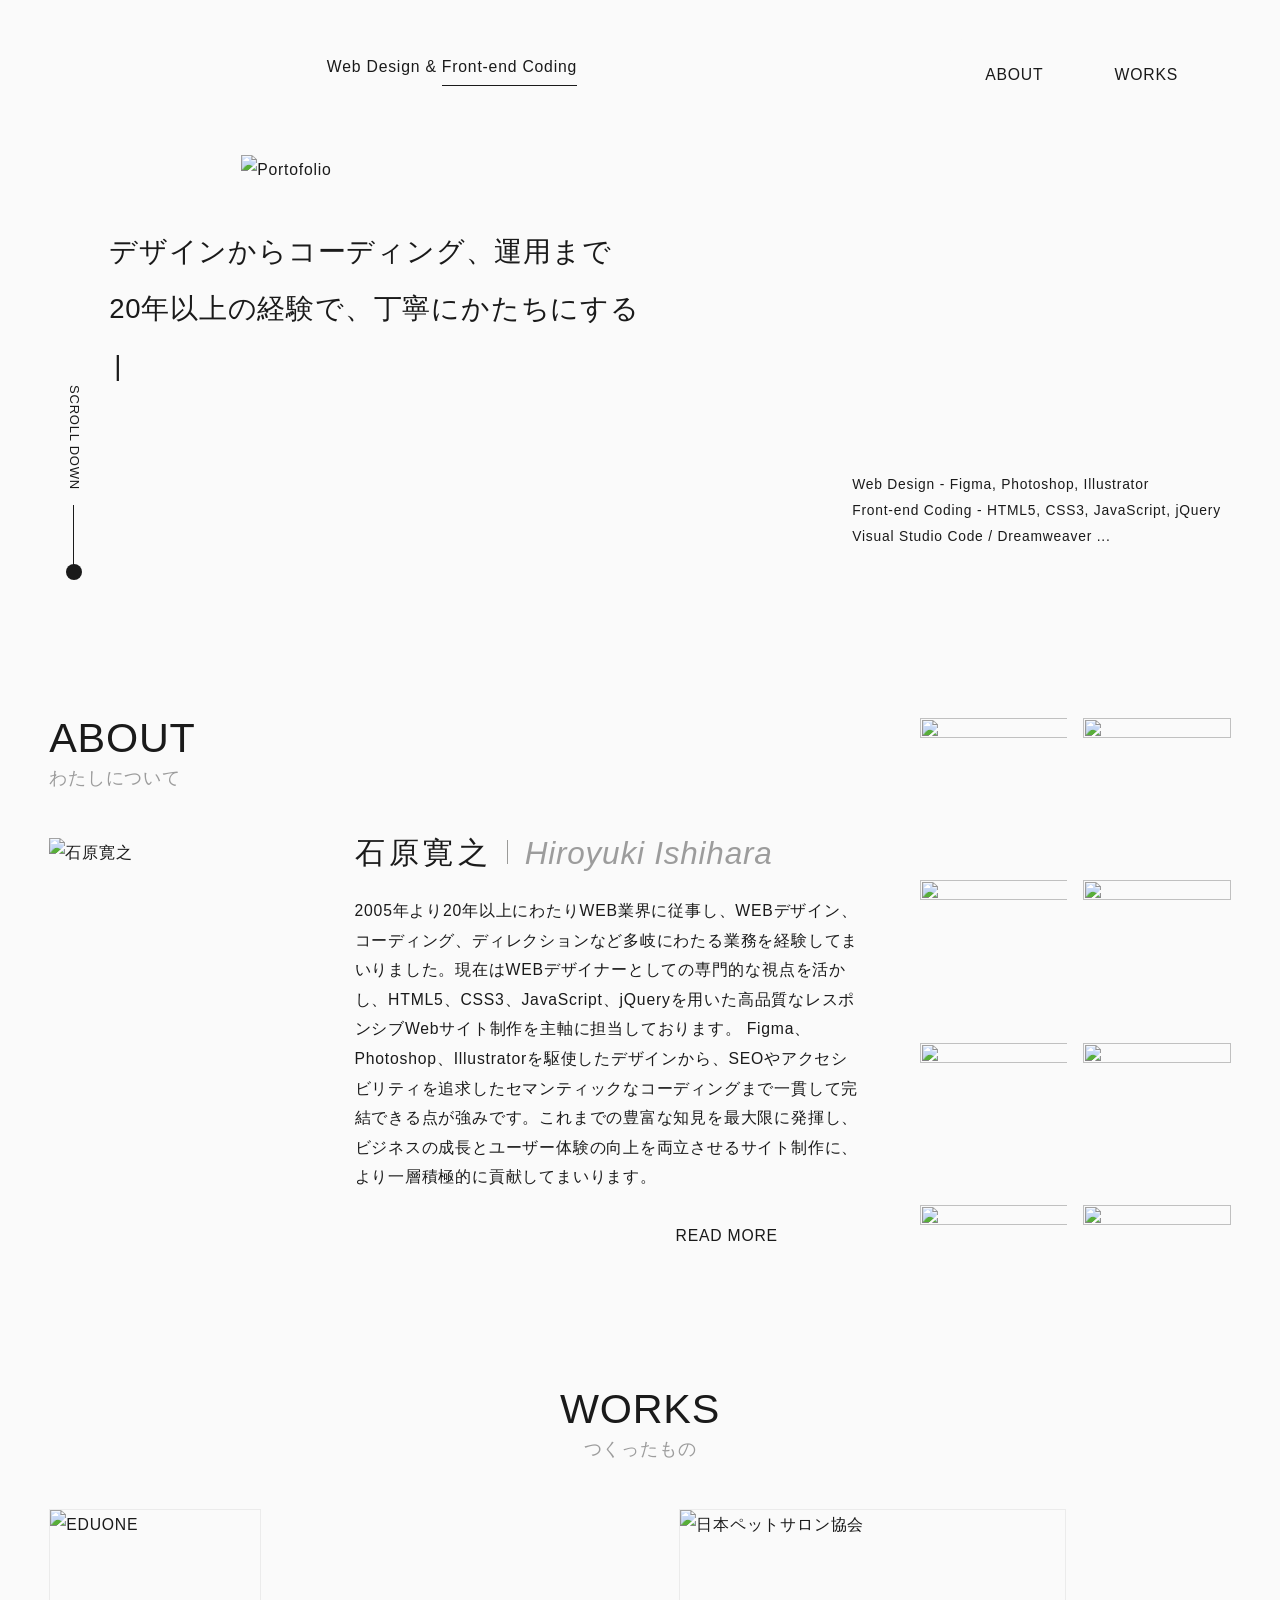
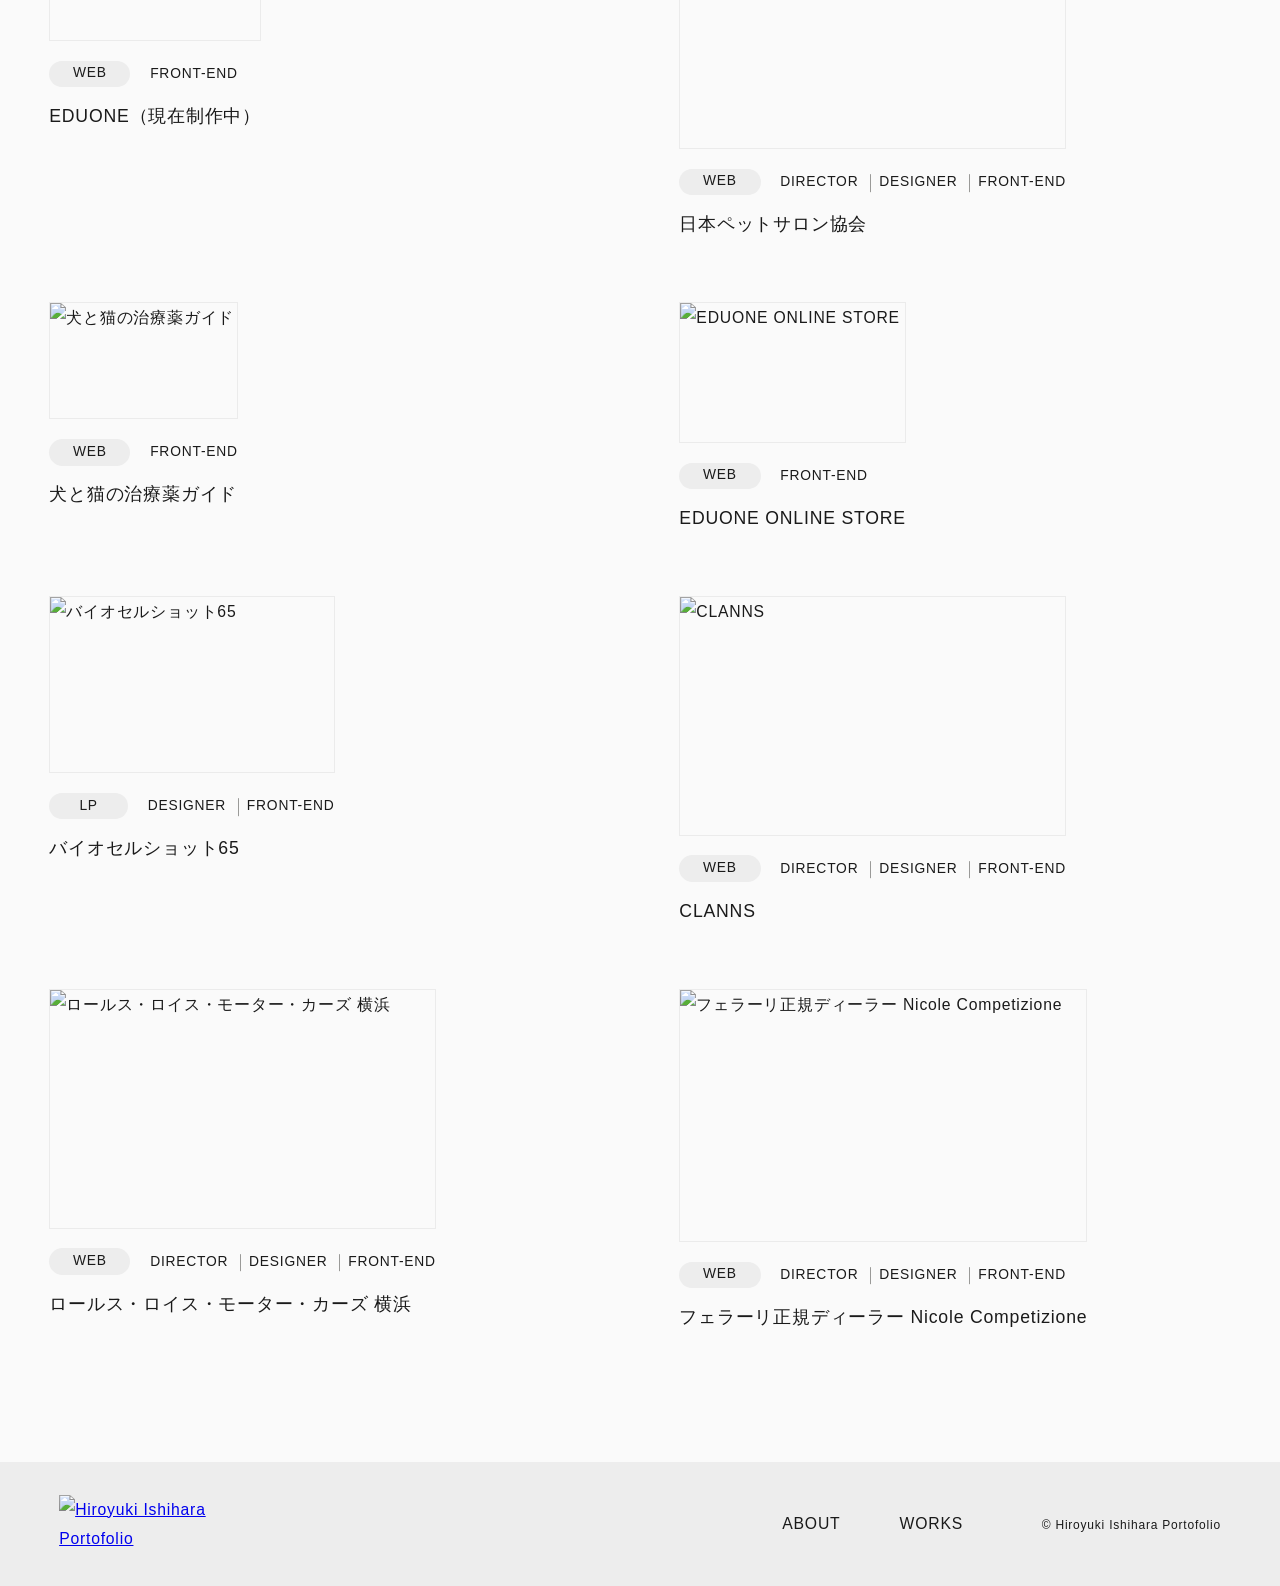
==== index.html @ 2d0b40fb "initial commit. ポートフォリオ" ====
<!doctype html>
<html lang="ja">
  <head>
    <meta charset="UTF-8" />
    <meta name="robots" content="noindex,nofollow" />
    <meta name="viewport" content="width=device-width, initial-scale=1.0" />
    <title>Hiroyuki Ishihara Portofolio</title>
    <link rel="stylesheet" href="/css/reset.css" />
    <link rel="stylesheet" href="/css/basic.css" />
    <link rel="stylesheet" href="/css/top.css" />
  </head>
  <body id="body">
    <!-- header -->
    <header class="header">
      <div class="header__inner">
        <div class="logo-box">
          <h1 class="logo"><a href="./">Hiroyuki Ishihara Portofolio</a></h1>
          <p>Web Design <br class="sp-display" />& Front-end Coding</p>
        </div>
        <nav class="global-nav">
          <ul>
            <li>
              <a href="about/" class="has-dropdown"><p>ABOUT</p></a>
              <div class="box">
                <div class="contents">
                  <ul class="sub-menu">
                    <li class="profile"><a href="about/#profile">プロフィール</a></li>
                    <li class="career"><a href="about/#career">これまでの歩み</a></li>
                    <li class="strengths"><a href="about/#strengths">わたしの強み</a></li>
                    <li class="skills"><a href="about/#skills">いまできること</a></li>
                  </ul>
                </div>
              </div>
            </li>
            <li>
              <a href="works/"><p>WORKS</p></a>
            </li>
          </ul>
        </nav>
      </div>
      <!-- drawer Navi -->
      <nav class="drawer">
        <input type="checkbox" id="drawer-toggle" />
        <!-- ハンバーガー -->
        <label for="drawer-toggle" class="drawer-button">
          <span class="hamburger">
            <span></span>
            <span></span>
            <span></span>
          </span>
          <span class="menu-text"></span>
        </label>
        <!-- 背景 -->
        <label for="drawer-toggle" class="drawer-overlay"></label>
        <!-- メニュー -->
        <div class="drawer-menu">
          <div class="drawer-contents">
            <div class="drawer-logo">
              <p>
                <a href="./"><img src="images/logo.svg" alt="Hiroyuki Ishihara Portofolio" /></a>
              </p>
            </div>
            <nav class="drawer-nav">
              <ul class="nav-list">
                <!-- ABOUT -->
                <li class="nav-item">
                  <a href="about/">ABOUT</a>
                  <ul class="sub-menu">
                    <li class="profile"><a href="about/#profile">プロフィール</a></li>
                    <li class="career"><a href="about/#career">これまでの歩み</a></li>
                    <li class="strengths"><a href="about/#strengths">わたしの強み</a></li>
                    <li class="skills"><a href="about/#skills">いまできること</a></li>
                  </ul>
                </li>
                <!-- WORKS -->
                <li class="nav-item">
                  <a href="works/">WORKS</a>
                </li>
              </ul>
            </nav>
          </div>
        </div>
      </nav>
      <!-- / drawer Navi -->
    </header>

    <!-- main -->
    <main class="main">
      <!-- main visual -->
      <section id="main-visual" class="section-main-visual">
        <div class="main-visual__box">
          <div class="catchphrase">
            <p id="typing-text"></p>
          </div>
          <div class="main-visual__left">
            <div class="scroll-down">
              <a href="#about">
                <span>SCROLL DOWN</span>
                <div class="pulse-dot"></div>
              </a>
            </div>
          </div>
          <div class="main-visual__right">
            <p class="image"><img src="images/top/main.png" alt="Portofolio" /></p>
            <div class="image-text">
              <p>
                Web Design - Figma, Photoshop, Illustrator<br />
                Front-end Coding - HTML5, CSS3, JavaScript, jQuery<br />
                Visual Studio Code / Dreamweaver ...
              </p>
            </div>
          </div>
        </div>
      </section>

      <!-- About -->
      <section id="about" class="section-about section-box">
        <div class="section__inner">
          <div class="about-left">
            <div class="sub-title">
              <h2 class="title">ABOUT</h2>
              <p class="lead">わたしについて</p>
            </div>
            <div class="about-contents">
              <figure class="image"><img src="images/top/id-photo.jpg" alt="石原寛之" /></figure>
              <div class="text-box">
                <div class="name">
                  <p class="jp">石原寛之</p>
                  <p class="en">Hiroyuki Ishihara</p>
                </div>
                <div class="description">
                  <p>2005年より20年以上にわたりWEB業界に従事し、WEBデザイン、コーディング、ディレクションなど多岐にわたる業務を経験してまいりました。現在はWEBデザイナーとしての専門的な視点を活かし、HTML5、CSS3、JavaScript、jQueryを用いた高品質なレスポンシブWebサイト制作を主軸に担当しております。 Figma、Photoshop、Illustratorを駆使したデザインから、SEOやアクセシビリティを追求したセマンティックなコーディングまで一貫して完結できる点が強みです。これまでの豊富な知見を最大限に発揮し、ビジネスの成長とユーザー体験の向上を両立させるサイト制作に、より一層積極的に貢献してまいります。</p>
                </div>
                <div class="btn-read-more">
                  <p>
                    <a href="about/"><span>READ MORE</span></a>
                  </p>
                </div>
              </div>
            </div>
          </div>
          <div class="about-right">
            <div class="slider-container">
              <div class="about-slider-box">
                <div class="slider-track">
                  <p><img src="images/top/slider1.png" alt="" /></p>
                  <p><img src="images/top/slider2.png" alt="" /></p>
                  <p><img src="images/top/slider3.png" alt="" /></p>
                  <p><img src="images/top/slider4.png" alt="" /></p>
                  <p><img src="images/top/slider5.png" alt="" /></p>
                </div>
              </div>
              <div class="about-slider-box">
                <div class="slider-track">
                  <p><img src="images/top/slider6.png" alt="" /></p>
                  <p><img src="images/top/slider7.png" alt="" /></p>
                  <p><img src="images/top/slider8.png" alt="" /></p>
                  <p><img src="images/top/slider9.png" alt="" /></p>
                  <p><img src="images/top/slider10.png" alt="" /></p>
                </div>
              </div>
            </div>
          </div>
        </div>
      </section>

      <!-- Works -->
      <section id="works" class="section-works section-box">
        <div class="section__inner">
          <div class="sub-title sub-title-center">
            <h2 class="title">WORKS</h2>
            <p class="lead">つくったもの</p>
          </div>
          <div class="works-list-contents">
            <ul>
              <li>
                <a href="works/eduone.html">
                  <figure>
                    <img src="images/works/works1.png" alt="EDUONE" />
                    <p><span>もっとみる</span></p>
                  </figure>
                  <div class="works__body">
                    <div class="works__meta">
                      <div class="works__category">
                        <p>WEB</p>
                      </div>
                      <div class="works__roles">
                        <span>FRONT-END</span>
                      </div>
                    </div>
                    <div class="works__title">
                      <h3 class="title-name">EDUONE（現在制作中）</h3>
                    </div>
                  </div>
                </a>
              </li>
              <li>
                <a href="works/japanpetsalon.html">
                  <figure>
                    <img src="images/works/works2.png" alt="日本ペットサロン協会" />
                    <p><span>もっとみる</span></p>
                  </figure>
                  <div class="works__body">
                    <div class="works__meta">
                      <div class="works__category">
                        <p>WEB</p>
                      </div>
                      <div class="works__roles">
                        <span>DIRECTOR</span>
                        <span>DESIGNER</span>
                        <span>FRONT-END</span>
                      </div>
                    </div>
                    <div class="works__title">
                      <h3 class="title-name">日本ペットサロン協会</h3>
                    </div>
                  </div>
                </a>
              </li>
              <li>
                <a href="works/search-eduone.html">
                  <figure>
                    <img src="images/works/works4.png" alt="犬と猫の治療薬ガイド" />
                    <p><span>もっとみる</span></p>
                  </figure>
                  <div class="works__body">
                    <div class="works__meta">
                      <div class="works__category">
                        <p>WEB</p>
                      </div>
                      <div class="works__roles">
                        <span>FRONT-END</span>
                      </div>
                    </div>
                    <div class="works__title">
                      <h3 class="title-name">犬と猫の治療薬ガイド</h3>
                    </div>
                  </div>
                </a>
              </li>
              <li>
                <a href="works/ec-eduone.html">
                  <figure>
                    <img src="images/works/works3.png" alt="EDUONE ONLINE STORE" />
                    <p><span>もっとみる</span></p>
                  </figure>
                  <div class="works__body">
                    <div class="works__meta">
                      <div class="works__category">
                        <p>WEB</p>
                      </div>
                      <div class="works__roles">
                        <span>FRONT-END</span>
                      </div>
                    </div>
                    <div class="works__title">
                      <h3 class="title-name">EDUONE ONLINE STORE</h3>
                    </div>
                  </div>
                </a>
              </li>
              <li>
                <a href="works/biocellshot.html">
                  <figure>
                    <img src="images/works/works9.png" alt="バイオセルショット65" />
                    <p><span>もっとみる</span></p>
                  </figure>
                  <div class="works__body">
                    <div class="works__meta">
                      <div class="works__category">
                        <p>LP</p>
                      </div>
                      <div class="works__roles">
                        <span>DESIGNER</span>
                        <span>FRONT-END</span>
                      </div>
                    </div>
                    <div class="works__title">
                      <h3 class="title-name">バイオセルショット65</h3>
                    </div>
                  </div>
                </a>
              </li>
              <li>
                <a href="works/clanns.html">
                  <figure>
                    <img src="images/works/works5.png" alt="CLANNS" />
                    <p><span>もっとみる</span></p>
                  </figure>
                  <div class="works__body">
                    <div class="works__meta">
                      <div class="works__category">
                        <p>WEB</p>
                      </div>
                      <div class="works__roles">
                        <span>DIRECTOR</span>
                        <span>DESIGNER</span>
                        <span>FRONT-END</span>
                      </div>
                    </div>
                    <div class="works__title">
                      <h3 class="title-name">CLANNS</h3>
                    </div>
                  </div>
                </a>
              </li>
              <li>
                <a href="works/rolls-roycemotorcars.html">
                  <figure>
                    <img src="images/works/works8.png" alt="ロールス・ロイス・モーター・カーズ 横浜" />
                    <p><span>もっとみる</span></p>
                  </figure>
                  <div class="works__body">
                    <div class="works__meta">
                      <div class="works__category">
                        <p>WEB</p>
                      </div>
                      <div class="works__roles">
                        <span>DIRECTOR</span>
                        <span>DESIGNER</span>
                        <span>FRONT-END</span>
                      </div>
                    </div>
                    <div class="works__title">
                      <h3 class="title-name">ロールス・ロイス・モーター・カーズ 横浜</h3>
                    </div>
                  </div>
                </a>
              </li>
              <li>
                <a href="works/ferraridealers.html">
                  <figure>
                    <img src="images/works/works7.png" alt="フェラーリ正規ディーラー Nicole Competizione" />
                    <p><span>もっとみる</span></p>
                  </figure>
                  <div class="works__body">
                    <div class="works__meta">
                      <div class="works__category">
                        <p>WEB</p>
                      </div>
                      <div class="works__roles">
                        <span>DIRECTOR</span>
                        <span>DESIGNER</span>
                        <span>FRONT-END</span>
                      </div>
                    </div>
                    <div class="works__title">
                      <h3 class="title-name">フェラーリ正規ディーラー Nicole Competizione</h3>
                    </div>
                  </div>
                </a>
              </li>
            </ul>
          </div>
        </div>
      </section>
    </main>

    <!-- footer -->
    <footer class="footer">
      <div class="footer-logo">
        <a href="./"><img src="images/logo.svg" alt="Hiroyuki Ishihara Portofolio" /></a>
      </div>
      <div class="nav-copyright">
        <nav class="footer-nav">
          <ul>
            <li>
              <a href="about/">ABOUT</a>
            </li>
            <li>
              <a href="works/">WORKS</a>
            </li>
          </ul>
        </nav>
        <p class="copy">
          <small>© Hiroyuki Ishihara Portofolio</small>
        </p>
      </div>
    </footer>
    <p class="pagetop">
      <a href="#body" aria-label="ページトップへ戻る"></a>
    </p>
    <!-- 共通 -->
    <script src="js/header-is-scroll.js"></script>
    <script src="js/drawer-toggle.js"></script>
    <script src="js/page-top.js"></script>
    <!-- カスタマイズ -->
    <script src="js/catchphrase-typing.js"></script>
    <script src="js/about-slider.js"></script>
  </body>
</html>
---- css/basic.css ----
/* ---------------------------------------------------
　fonts
---------------------------------------------------- */
/* ########### Noto Sans JP ########### */
/* Thin 100 */
@font-face {
  font-family: 'Noto Sans JP';
  src: url('../fonts/NotoSansJP-Thin.ttf');
  font-weight: 100;
  font-style: normal;
  font-display: swap;
}
/* ExtraLight 200 */
@font-face {
  font-family: 'Noto Sans JP';
  src: url('../fonts/NotoSansJP-ExtraLight.ttf');
  font-weight: 200;
  font-style: normal;
  font-display: swap;
}
/* Light 300 */
@font-face {
  font-family: 'Noto Sans JP';
  src: url('../fonts/NotoSansJP-Light.ttf');
  font-weight: 300;
  font-style: normal;
  font-display: swap;
}
/* Regular 400 */
@font-face {
  font-family: 'Noto Sans JP';
  src: url('../fonts/NotoSansJP-Regular.ttf');
  font-weight: 400;
  font-style: normal;
  font-display: swap;
}
/* Medium 500 */
@font-face {
  font-family: 'Noto Sans JP';
  src: url('../fonts/NotoSansJP-Medium.ttf');
  font-weight: 500;
  font-style: normal;
  font-display: swap;
}
/* SemiBold 600 */
@font-face {
  font-family: 'Noto Sans JP';
  src: url('../fonts/NotoSansJP-SemiBold.ttf');
  font-weight: 600;
  font-style: normal;
  font-display: swap;
}
/* Bold 700 */
@font-face {
  font-family: 'Noto Sans JP';
  src: url('../fonts/NotoSansJP-Bold.ttf');
  font-weight: 700;
  font-style: normal;
  font-display: swap;
}
/* ExtraBold 800 */
@font-face {
  font-family: 'Noto Sans JP';
  src: url('../fonts/NotoSansJP-ExtraBold.ttf');
  font-weight: 800;
  font-style: normal;
  font-display: swap;
}
/* Black 900 */
@font-face {
  font-family: 'Noto Sans JP';
  src: url('../fonts/NotoSansJP-Black.ttf');
  font-weight: 900;
  font-style: normal;
  font-display: swap;
}

/* ########### Roboto ########### */
/* Thin 100 */
@font-face {
  font-family: 'Roboto';
  src: url('../fonts/Roboto-Thin.ttf');
  font-weight: 100;
  font-style: normal;
  font-display: swap;
}
/* ExtraLight 200 */
@font-face {
  font-family: 'Roboto';
  src: url('../fonts/Roboto-ExtraLight.ttf');
  font-weight: 200;
  font-style: normal;
  font-display: swap;
}
/* Light 300 */
@font-face {
  font-family: 'Roboto';
  src: url('../fonts/Roboto-Light.ttf');
  font-weight: 300;
  font-style: normal;
  font-display: swap;
}
/* Regular 400 */
@font-face {
  font-family: 'Roboto';
  src: url('../fonts/Roboto-Regular.ttf');
  font-weight: 400;
  font-style: normal;
  font-display: swap;
}
/* Medium 500 */
@font-face {
  font-family: 'Roboto';
  src: url('../fonts/Roboto-Medium.ttf');
  font-weight: 500;
  font-style: normal;
  font-display: swap;
}
/* SemiBold 600 */
@font-face {
  font-family: 'Roboto';
  src: url('../fonts/Roboto-SemiBold.ttf');
  font-weight: 600;
  font-style: normal;
  font-display: swap;
}
/* Bold 700 */
@font-face {
  font-family: 'Roboto';
  src: url('../fonts/Roboto-Bold.ttf');
  font-weight: 700;
  font-style: normal;
  font-display: swap;
}
/* ExtraBold 800 */
@font-face {
  font-family: 'Roboto';
  src: url('../fonts/Roboto-ExtraBold.ttf');
  font-weight: 800;
  font-style: normal;
  font-display: swap;
}
/* Black 900 */
@font-face {
  font-family: 'Roboto';
  src: url('../fonts/Roboto-Black.ttf');
  font-weight: 900;
  font-style: normal;
  font-display: swap;
}

/* ---------------------------------------------------
　variables
---------------------------------------------------- */
:root {
  /* メインカラー */
  --main-color: #ededed;
  /* フォントカラー */
  --font-color: #1a1a1a;
  --font-color-light: #9c9c9c;
  /* 背景 */
  --bg-color: #ededed;
  /* ボーダー */
  --border: #ededed;
  --name-border: #9a9a98;
  --works-roles-border: #9a9a98;
  /* SCROLL DOWNボーダー */
  --scroll-view-border: #1a1a1a;
  /* グローバルメニューhover line */
  --global-nav-border-color: #1a1a1a;
}

/* ---------------------------------------------------
　base
---------------------------------------------------- */
html {
  font-size: 62.5%; /* 1rem = 10px */
}
body {
  font-size: clamp(1.4rem, 1.23vw, 1.6rem); /* 16px */
  line-height: 1.875; /* 30px */
  font-weight: 400;
  color: var(--font-color);
  letter-spacing: 0.05em;
  font-family: 'Roboto', 'Noto Sans JP', sans-serif;
  width: 100%;
  background-color: #fafafa;
  /* 文字詰め */
  font-feature-settings: 'palt';
  /* 単語折り返し設定 */
  overflow-wrap: break-word;
  word-wrap: break-word;
  /* iOS Safari フォントサイズ拡大 リセット */
  text-size-adjust: 100%;
  -webkit-text-size-adjust: 100%;
}
@media screen and (max-width: 767px) {
  body {
    font-size: 1.4rem;
  }
}
img {
  display: block;
}

/* スムーススクロール */
html {
  scroll-behavior: smooth;
  scroll-padding-top: 147px;
}
@media screen and (max-width: 767px) {
  html {
    scroll-padding-top: 88px;
  }
}

/* 表示・非表示 */
.pc-display {
  display: block !important;
}
.sp-display {
  display: none !important;
}
@media screen and (max-width: 767px) {
  .pc-display {
    display: none !important;
  }
  .sp-display {
    display: block !important;
  }
}

/* ---------------------------------------------------
　header
---------------------------------------------------- */
/* ヘッダー固定 */
body {
  padding-top: 155px;
}
.header {
  position: fixed;
  top: 0;
  left: 0;
  width: 100%;
  z-index: 1000;
  background-color: #fafafa;
}
.header .header__inner {
  display: flex;
  justify-content: space-between;
  align-items: center;
  padding: 0 clamp(20px, 4.6154vw, 60px);
  min-height: clamp(56px, 11.9231vw, 155px);
  background-color: #fafafa;
  transition: all 0.2s ease;
}
.header.is-scroll {
  border-bottom: 1px solid var(--border);
  box-shadow: 0 4px 10px rgba(0, 0, 0, 0.02);
}
.header.is-scroll .header__inner {
  min-height: 100px;
}
@media screen and (max-width: 767px) {
  body {
    padding-top: 65px;
  }
  .header .header__inner {
    padding: 0 20px;
    height: 65px;
    min-height: auto;
  }
  .header.is-scroll .header__inner {
    min-height: 65px;
  }
}

/* --------------- ロゴ --------------- */
.header .header__inner .logo-box {
  display: flex;
  align-items: flex-start;
}
.header .header__inner .logo-box .logo {
  display: flex;
  align-items: center;
}
.header .header__inner .logo-box .logo a {
  display: inline-block;
  width: clamp(136px, 17.6923vw, 230px);
  height: clamp(31px, 4vw, 52px);
  background-image: url(../images/logo.svg);
  background-repeat: no-repeat;
  background-size: contain;
  background-position: center center;
  text-indent: -9999px;
}
.header .header__inner .logo-box .logo a:hover {
  opacity: 0.8;
}
.header .header__inner .logo-box p {
  margin-top: clamp(5px, 0.6154vw, 8px);
  margin-left: clamp(25px, 3.2308vw, 42px);
  font-size: clamp(1.2rem, 1.2308vw, 1.6rem);
  line-height: 1;
  font-weight: 300;
  position: relative;
}
@media screen and (max-width: 767px) {
  .header .header__inner .logo-box {
    display: flex;
    align-items: center;
  }
  .header .header__inner .logo-box .logo a {
    width: 125px;
    height: 28px;
  }
  .header .header__inner .logo-box p {
    margin-top: -7px;
    margin-left: 15px;
    font-size: 1.1rem;
    line-height: 1.3;
  }
}
/* ライン */
.header .header__inner .logo-box p::after {
  content: '';
  position: absolute;
  right: 0;
  bottom: clamp(-12px, -1.5385vw, -20px);
  width: 0;
  height: 1px;
  background-color: #1a1a1a;

  /* アニメーション */
  animation: lineSlide 1s forwards;
}
@media screen and (max-width: 767px) {
  .header .header__inner .logo-box p::after {
    bottom: -7px;
  }
}

/* 横に流れるアニメーション */
@keyframes lineSlide {
  to {
    width: clamp(105px, 10.5385vw, 137px);
  }
}
@media screen and (max-width: 767px) {
  @keyframes lineSlide {
    to {
      width: 100%;
    }
  }
}

/* --------------- グローバルメニュー --------------- */
.header .header__inner .global-nav {
  margin-top: clamp(-2px, -0.3077vw, -4px);
  padding: 20px 40px;
  background-color: #fafafa;
  border-radius: 999px;
}
@media screen and (max-width: 767px) {
  .header .header__inner .global-nav {
    display: none;
  }
}
.header .header__inner .global-nav ul {
  display: flex;
  align-items: center;
}
.header .header__inner .global-nav > ul > li {
  list-style: none;
  margin-left: clamp(29px, 3.7692vw, 49px);
}
.header .header__inner .global-nav > ul > li:first-child {
  margin-left: 0;
}
.header .header__inner .global-nav > ul > li a {
  display: inline-block;
  padding: clamp(9px, 1.15vw, 15px) clamp(2px, 0.2308vw, 3px);
  font-size: clamp(1.5rem, 1.2308vw, 1.6rem);
  line-height: 1;
  font-weight: 400;
  text-decoration: none;
  color: var(--font-color);
  position: relative;
}
.header .header__inner .global-nav > ul > li::after {
  content: '';
  position: absolute;
  left: 0;
  bottom: 0;
  width: 100%;
  height: clamp(3px, 0.3846vw, 5px);
  background-color: var(--global-nav-border-color);
  transform: scaleX(0);
  transform-origin: left;
  transition: transform 0.3s ease;
}
.header .header__inner .global-nav > ul > li:hover::after,
.header .header__inner .global-nav > ul > li.focus::after {
  transform: scaleX(1);
}

/* -------------------------------------
　footer
------------------------------------- */
.footer {
  display: flex;
  justify-content: space-between;
  align-items: center;
  padding: clamp(20px, 2.54vw, 33px) clamp(20px, 4.62vw, 60px);
  background-color: var(--main-color);
}
.footer .footer-logo {
  width: 100%;
  max-width: clamp(120px, 11.54vw, 150px);
}
.footer .footer-logo img {
  width: 100%;
  height: auto;
}
@media screen and (max-width: 767px) {
  .footer {
    flex-direction: column;
    padding: 30px 20px 20px 20px;
  }
  .footer .footer-logo {
    margin-bottom: 20px;
    max-width: 140px;
  }
}
.footer .nav-copyright {
  display: flex;
  align-items: center;
  justify-content: flex-end;
  flex: 1;
  gap: clamp(45px, 6.15vw, 80px);
}
.footer .nav-copyright .footer-nav ul {
  display: flex;
  align-items: center;
  gap: clamp(35px, 4.62vw, 60px);
  list-style: none;
}
.footer .nav-copyright .footer-nav ul li a {
  display: inline-block;
  font-size: clamp(1.5rem, 1.23vw, 1.6rem);
  line-height: 1;
  color: var(--font-color);
  text-decoration: none;
  position: relative;
}
.footer .nav-copyright .footer-nav ul li a::after {
  content: '';
  position: absolute;
  left: 0;
  bottom: clamp(-6px, -0.77vw, -10px);
  width: 100%;
  height: 1px;
  background-color: var(--global-nav-border-color);
  transform: scaleX(0);
  transform-origin: left;
  transition: transform 0.3s ease;
}
.footer .nav-copyright .footer-nav ul li a:hover::after {
  transform: scaleX(1);
}
.footer .nav-copyright .copy small {
  font-size: clamp(1.2rem, 0.92vw, 1.2rem);
  line-height: 1;
}
@media screen and (max-width: 767px) {
  .footer .nav-copyright {
    justify-content: center;
    flex-direction: column;
    gap: 15px;
  }
  .footer .nav-copyright .footer-nav ul {
    flex-direction: column;
    gap: 5px;
  }
  .footer .nav-copyright .footer-nav ul li a {
    font-size: 1.4rem;
  }
  .footer .nav-copyright .footer-nav ul li a::after {
    bottom: -6px;
  }
  .footer .nav-copyright .copy small {
    font-size: 1.1rem;
  }
}

/* -------------------------------------
　ページトップへボタン
------------------------------------- */
.pagetop {
  position: fixed;
  right: clamp(10px, 1.538vw, 20px);
  bottom: clamp(10px, 1.92vw, 25px);
  width: clamp(35px, 4.62vw, 60px);
  height: clamp(35px, 4.62vw, 60px);
  background: var(--main-color);
  border-radius: 50%;
  opacity: 0;
  pointer-events: none;
  transition: opacity 0.3s;
  z-index: 999;
  background-color: var(--main-color);
  border: 1px solid var(--main-color);
  transition: all 0.2s;
}
.pagetop:hover {
  background-color: #fff;
  border: 1px solid var(--border);
}
.pagetop.is-show {
  opacity: 1;
  pointer-events: auto;
}
.pagetop a {
  display: block;
  width: 100%;
  height: 100%;
  background: url('../images/pagetop-arrow.svg') no-repeat center;
  background-size: clamp(6px, 0.8vw, 10.4px) clamp(7px, 0.93vw, 12.13px);
  text-indent: -9999px;
}
@media screen and (max-width: 767px) {
  .pagetop {
    right: 10px;
    bottom: 10px;
    width: 45px;
    height: 45px;
    border: 1px solid #fafafa;
  }
  .pagetop a {
    background-size: 9px 10px;
  }
}

/* ---------------------------------------------------
　contents
---------------------------------------------------- */
/* レイアウト */
.section-box {
  margin-bottom: clamp(76.7px, 10vw, 130px);
  padding: 0 clamp(20px, 3.85vw, 50px);
}
.section-contents-box {
  margin-bottom: clamp(59px, 7.69vw, 100px);
  padding: 0 clamp(20px, 3.85vw, 50px);
}
@media screen and (max-width: 767px) {
  .section-box {
    margin-bottom: 65px;
    padding: 0 20px;
  }
}

.section__inner {
  margin: 0 auto;
  width: 100%;
  max-width: 1200px;
}

/* サブタイトル */
.sub-title {
  margin-bottom: clamp(29.5px, 3.85vw, 50px);
}
.sub-title .title {
  font-size: clamp(2.48rem, 3.23vw, 4.2rem);
  line-height: 1;
  font-weight: 500;
}
.sub-title .lead {
  padding-top: clamp(5.3px, 0.69vw, 9px);
  font-size: clamp(1.06rem, 1.38vw, 1.8rem);
  line-height: 1.2;
  color: var(--font-color-light);
}
.sub-title-center {
  text-align: center;
}
@media screen and (max-width: 767px) {
  .sub-title {
    margin-bottom: 25px;
    text-align: center;
  }
  .sub-title .title {
    font-size: 2.5rem;
  }
  .sub-title .lead {
    padding-top: 4px;
    font-size: 1.2rem;
  }
}

/* READ MORE ボタン */
.btn-read-more {
  padding-top: clamp(11.8px, 1.54vw, 20px);
}
.btn-read-more p {
  display: flex;
  align-items: center;
  justify-content: flex-end;
}
.btn-read-more p a {
  display: flex;
  align-items: center;
  font-size: clamp(1.5rem, 1.23vw, 1.6rem);
  line-height: 1;
  font-weight: 500;
  text-decoration: none;
  color: var(--font-color);
  position: relative;
  transition: transform 0.3s ease;
}
.btn-read-more p a:hover {
  transform: translateX(clamp(4.13px, 0.54vw, 7px));
}
.btn-read-more p a::after {
  content: '';
  display: inline-block;
  margin-left: clamp(7.67px, 1vw, 13px);
  width: clamp(41.9px, 5.46vw, 71px);
  height: clamp(29.5px, 3.85vw, 50px);
  background-image: url(../images/icon-read-more.svg);
  background-repeat: no-repeat;
  background-size: contain;
  background-position: center;
}

@media screen and (max-width: 767px) {
  .btn-read-more {
    padding-top: 15px;
  }
  .btn-read-more p a {
    font-size: 1.5rem;
  }
  .btn-read-more p a:hover {
    transform: translateX(4px);
  }
  .btn-read-more p a::after {
    margin-left: 8px;
    width: 42px;
    height: 30px;
  }
}

/* ライン */
.btn-read-more p a span {
  position: relative;
}
.btn-read-more p a span::before {
  content: '';
  position: absolute;
  left: 0;
  bottom: clamp(-8.85px, -1.15vw, -15px);
  width: 0;
  height: 1px;
  background-color: #1a1a1a;
}
.btn-read-more p a:hover span::before {
  animation: readMore 1s forwards;
}
@media screen and (max-width: 767px) {
  .btn-read-more p a span::before {
    bottom: -9px;
  }
}

/* 横に流れるアニメーション */
@keyframes readMore {
  to {
    width: 100%;
  }
}

/* --------------- WORKSリスト --------------- */
.works-list-contents ul {
  display: flex;
  flex-wrap: wrap;
  gap: clamp(35px, 4.77vw, 62px) clamp(45px, 6.15vw, 80px);
  list-style: none;
}
.works-list-contents ul li {
  width: calc((100% / 2) - (clamp(45px, 6.15vw, 80px) / 2));
}
.works-list-contents ul li a {
  display: inline-block;
  color: var(--font-color);
  text-decoration: none;
}
@media screen and (max-width: 767px) {
  .works-list-contents ul {
    margin: 0 auto;
    gap: 35px;
    max-width: 558px;
  }
  .works-list-contents ul li {
    width: 100%;
  }
}

/* 画像 */
.works-list-contents ul li figure {
  width: 100%;
  border: 1px solid #ebebeb;
  position: relative;
  overflow: hidden;
}
.works-list-contents ul li figure img {
  display: block;
  width: 100%;
  aspect-ratio: 560 / 346;
  object-fit: cover;
}

/* くわしくみる */
.works-list-contents ul li figure p {
  position: absolute;
  inset: 0;
  display: flex;
  align-items: center;
  justify-content: center;
  background: rgba(0, 0, 0, 0.15);
  opacity: 0;
  margin-bottom: clamp(-10px, 1.54vw, -20px);
  transition:
    opacity 0.3s,
    margin 0.3s;
}
.works-list-contents ul li:hover figure p {
  margin-bottom: 0;
  opacity: 1;
}
.works-list-contents ul li figure p span {
  display: flex;
  align-items: center;
  justify-content: center;
  padding: 0 clamp(27px, 3.08vw, 40px) 1px clamp(27px, 3.08vw, 40px);
  height: 40px;
  font-size: clamp(1.4rem, 1.23vw, 1.6rem);
  line-height: 1;
  font-weight: 400;
  background-color: #ffffff;
  border-radius: 99px;
  box-shadow: 0 2px 8px rgba(0, 0, 0, 0.1);
}
@media screen and (max-width: 767px) {
  .works-list-contents ul li figure p {
    margin-bottom: -10px;
  }
  .works-list-contents ul li figure p span {
    padding: 0 20px 1px 20px;
    font-size: 1.4rem;
  }
}

/* アイコン */
.works-list-contents ul li .works__body .works__meta {
  display: flex;
  align-items: center;
  padding-top: clamp(12px, 1.54vw, 20px);
}
.works-list-contents ul li .works__body .works__meta .works__category p {
  padding: clamp(4px, 0.46vw, 6px) clamp(14px, 1.85vw, 24px) clamp(4px, 0.54vw, 7px) clamp(14px, 1.85vw, 24px);
  width: 100%;
  min-width: clamp(47px, 6.15vw, 80px);
  font-size: clamp(1.3rem, 1.08vw, 1.4rem);
  line-height: 1;
  font-weight: 400;
  text-align: center;
  background-color: var(--main-color);
  border-radius: clamp(18px, 2.31vw, 30px);
}
.works-list-contents ul li .works__body .works__meta .works__roles {
  display: flex;
  align-items: center;
  margin-left: clamp(12px, 1.54vw, 20px);
}
.works-list-contents ul li .works__body .works__meta .works__roles span {
  margin-right: clamp(5px, 0.62vw, 8px);
  padding-right: clamp(8px, 1vw, 13px);
  font-size: clamp(1.3rem, 1.08vw, 1.4rem);
  line-height: 1;
  font-weight: 400;
  position: relative;
}
.works-list-contents ul li .works__body .works__meta .works__roles span:last-child {
  margin-right: 0;
  padding-right: 0;
}
.works-list-contents ul li .works__body .works__meta .works__roles span::after {
  content: '';
  width: 1px;
  height: clamp(11px, 1.38vw, 18px);
  background-color: #9a9a98;
  position: absolute;
  top: calc(50% + 1px);
  right: 0;
  transform: translateY(-50%);
}
.works-list-contents ul li .works__body .works__meta .works__roles span:last-child::after {
  content: none;
}
@media screen and (max-width: 767px) {
  .works-list-contents ul li .works__body .works__meta {
    padding-top: 12px;
  }
  .works-list-contents ul li .works__body .works__meta .works__category p {
    padding: 4px 14px 4px 14px;
    min-width: 47px;
    font-size: 1.3rem;
    border-radius: 18px;
  }
  .works-list-contents ul li .works__body .works__meta .works__roles {
    margin-left: 12px;
  }
  .works-list-contents ul li .works__body .works__meta .works__roles span {
    margin-right: 5px;
    padding-right: 8px;
    font-size: 1.3rem;
  }
  .works-list-contents ul li .works__body .works__meta .works__roles span::after {
    height: 11px;
  }
}

/* タイトル */
.works-list-contents ul li .works__body .works__title {
  padding-top: clamp(8px, 1vw, 13px);
}
.works-list-contents ul li .works__body .works__title .title-name {
  font-size: clamp(1.06rem, 1.38vw, 1.8rem);
  line-height: 1.875;
  font-weight: 500;
}
@media screen and (max-width: 767px) {
  .works-list-contents ul li .works__body .works__title {
    padding-top: 8px;
  }
  .works-list-contents ul li .works__body .works__title .title-name {
    font-size: 1.5rem;
  }
}

/* -------------------------------------
　SP用ドロワーメニュー（ハンバーガーメニュー）
------------------------------------- */
/**************** drawer base ***************/
.drawer {
  display: none;
}
@media screen and (max-width: 767px) {
  .drawer {
    display: block;
    /* 別のウィンドウが開く際のアニメーション(徐々に非表示) */
    opacity: 1;
    visibility: visible;
    pointer-events: auto;
    transition:
      opacity 0.7s ease,
      visibility 0.7s ease;
  }

  /* checkbox */
  .drawer #drawer-toggle {
    display: none;
  }

  /**************** button ***************/
  .drawer .drawer-button {
    /* 
    通常：absolute（ヘッダーなどのレイアウトに合わせて配置）
    上部固定にしたい場合は ↓ を変更

    position: fixed;

    に変更すると、メニューを開いていない状態でも
    ハンバーガーボタンが常に画面右上に固定されます。
    */
    position: absolute;
    top: 0;
    right: 0;
    width: 65px;
    height: 65px;
    display: flex;
    flex-direction: column;
    align-items: center;
    justify-content: center;
    cursor: pointer;
    z-index: 1002;
  }

  /* 
  メニューを開いた時のみ固定
  （通常は absolute → 開くと fixed）

  常に固定にする場合は
  この指定は削除してOK
  */
  .drawer #drawer-toggle:checked + .drawer-button {
    position: fixed;
  }

  /**************** hamburger ***************/
  .drawer .hamburger {
    display: flex;
    flex-direction: column;
    gap: 4px;
    margin-bottom: 7px;
  }
  .drawer .hamburger span {
    width: 22px;
    height: 1px;
    background: #000;
    display: block;
    border-radius: 999px;
    transition: 0.4s;
  }

  /* ×アニメーション */
  .drawer #drawer-toggle:checked + .drawer-button .hamburger span:nth-child(1) {
    transform: translateY(5px) rotate(30deg);
    background: var(--font-color);
  }
  .drawer #drawer-toggle:checked + .drawer-button .hamburger span:nth-child(2) {
    opacity: 0;
  }
  .drawer #drawer-toggle:checked + .drawer-button .hamburger span:nth-child(3) {
    transform: translateY(-5px) rotate(-30deg);
    background: var(--font-color);
  }

  /**************** menu text ***************/
  .drawer .menu-text {
    width: 25px;
    height: 9px;
    background: url(../images/drawer-menu.svg) center/contain no-repeat;
  }
  .drawer #drawer-toggle:checked + .drawer-button .menu-text {
    width: 25px;
    background: url(../images/drawer-menu-hover.svg) center/contain no-repeat;
  }

  /**************** overlay ***************/
  .drawer .drawer-overlay {
    position: fixed;
    inset: 0;
    background: rgba(255, 255, 255, 0.7);
    opacity: 0;
    pointer-events: none;
    transition: 0.3s;
    z-index: 1000;
  }
  .drawer #drawer-toggle:checked ~ .drawer-overlay {
    opacity: 1;
    pointer-events: auto;
  }

  /**************** menu ***************/
  .drawer .drawer-menu {
    /* メニュー本体は fixed で画面全体に表示 */
    padding-bottom: 30px;
    position: fixed;
    top: 0;
    right: 0;
    width: 100%;
    height: 100vh;
    background: #ffffff;
    opacity: 0;
    visibility: hidden;
    transition: opacity 0.3s ease;
    overflow: auto;
    z-index: 1001;
  }
  .drawer #drawer-toggle:checked ~ .drawer-menu {
    opacity: 1;
    visibility: visible;
  }

  /**************** scroll lock ***************/
  body:has(.drawer #drawer-toggle:checked) {
    overflow: hidden;
  }

  /**************** contents ***************/
  .drawer-contents {
    min-height: 100%;
  }
  /* ロゴ */
  .drawer-contents .drawer-logo {
    margin-bottom: 0;
    display: flex;
    justify-content: center;
    align-items: center;
    width: 100%;
    height: 65px;
    background-color: #ffffff;
    position: relative;
  }
  .drawer-contents .drawer-logo p {
    width: 100%;
    width: 125px;
    height: 28px;
    margin: 0;
  }
  .drawer-contents .drawer-logo p a {
    display: inline-block;
    width: 100%;
    vertical-align: bottom;
  }
  .drawer-contents .drawer-logo img {
    width: 100%;
    height: auto;
  }

  /* メニュー */
  .drawer-nav {
    padding: 0 20px;
  }
  .drawer-nav .nav-list {
    background-color: #ffffff;
    border-top: 1px solid var(--border);
    border-bottom: 1px solid var(--border);
    list-style: none;
  }
  .drawer-nav .nav-list .nav-item {
    border-bottom: 1px solid var(--border);
  }
  .drawer-nav .nav-list .nav-item:last-child {
    border-bottom: none;
  }
  .drawer-nav .nav-list .nav-item > a {
    display: block;
    width: 100%;
    padding: 17px 15px 17px 20px;
    color: var(--font-color);
    font-size: 2rem;
    font-weight: 500;
    text-align: left;
    background-color: #ffffff;
    text-decoration: none;
    background-image: url(../images/drawer-arrow.svg);
    background-repeat: no-repeat;
    background-position: right 15px top 50%;
    background-size: 7px auto;
  }
  .drawer-nav .nav-list .nav-item .sub-menu {
    padding: 15px;
    display: grid;
    grid-template-columns: repeat(2, 1fr);
    gap: 7px;
    background-color: #fafafa;
    list-style: none;
  }
  .drawer-nav .nav-list .nav-item .sub-menu li > a {
    display: flex;
    justify-content: center;
    align-items: flex-start;
    padding-top: 65px;
    width: 100%;
    height: 100px;
    font-size: 1.2rem;
    line-height: 1.2;
    font-weight: 500;
    color: var(--font-color);
    text-decoration: none;
    text-align: center;
    border-radius: 6px;
    background-color: #ffffff;
    background-position: 50% 12px;
    background-repeat: no-repeat;
    background-size: 50px 50px;
    border: 1px solid var(--border);
    /* box-shadow: 0 0 4px rgba(0, 0, 0, 0.08); */
  }
  .drawer-nav .nav-list .nav-item .sub-menu li.profile a {
    background-image: url(../images/icon-profile.svg);
  }
  .drawer-nav .nav-list .nav-item .sub-menu li.career a {
    background-image: url(../images/icon-career.svg);
  }
  .drawer-nav .nav-list .nav-item .sub-menu li.strengths a {
    background-image: url(../images/icon-strengths.svg);
  }
  .drawer-nav .nav-list .nav-item .sub-menu li.skills a {
    background-image: url(../images/icon-skills.svg);
  }
}

/**************** ドロップダウンメニュー（グローバルメニュー） ***************/
.global-nav > ul > li {
  position: relative;
}

/* 矢印 */
.global-nav > ul > li > a.has-dropdown p {
  position: relative;
  padding-right: 17px;
}
.global-nav > ul > li > a.has-dropdown p::after {
  content: '';
  display: inline-block;
  width: 10px;
  height: 6px;
  background-image: url(../images/icon-global-nav-arrow.svg);
  background-repeat: no-repeat;
  background-position: center center;
  background-size: contain;
  position: absolute;
  top: calc(50% + 2px);
  right: 0;
  transform: translateY(-50%);
}

/* 吹き出し */
.global-nav > ul > li .box {
  padding-top: 30px;
  display: none;
  position: absolute;
  top: 100%;
  left: 50%;
  transform: translateX(-50%);
  z-index: 500;
}

/* hover時に表示 */
.global-nav > ul > li:hover .box {
  display: block;
}

/* コンテンツ枠 */
.global-nav > ul > li .box .contents {
  padding: 15px;
  min-width: 300px;
  background: #fff;
}

/* メニュー */

/*** オーバーレイ ***/
/* 画面全体を覆う黒20%のオーバーレイ */
.header__inner::before {
  content: '';
  position: fixed;
  inset: 0;
  background: rgba(0, 0, 0, 0.1);
  opacity: 0;
  pointer-events: none;
  transition: opacity 0.2s;
  z-index: 100;
}

/* グローバルナビはオーバーレイより前面に出す */
.header__inner .global-nav {
  position: relative;
  z-index: 200;
}

/* has-dropdown を hover した時のみオーバーレイを表示 */
.header__inner:has(.global-nav > ul > li:hover > a.has-dropdown)::before {
  opacity: 1;
  pointer-events: auto;
}

/* メニューコンテンツ */
.global-nav > ul > li .box .contents .sub-menu {
  padding: 15px;
  display: grid;
  grid-template-columns: repeat(2, 1fr);
  gap: 10px;
  background-color: #fafafa;
  list-style: none;
}
.global-nav > ul > li .box .contents .sub-menu li > a {
  display: flex;
  justify-content: center;
  align-items: flex-start;
  padding-top: 65px;
  width: 100%;
  height: 100px;
  font-size: 1.2rem;
  line-height: 1.2;
  font-weight: 500;
  color: var(--font-color);
  text-decoration: none;
  text-align: center;
  border-radius: 6px;
  background-color: #ffffff;
  background-position: 50% 12px;
  background-repeat: no-repeat;
  background-size: 50px 50px;
  border: 1px solid var(--border);
  transition: all 0.1s;
}
.global-nav > ul > li .box .contents .sub-menu li > a:hover {
  transform: scale(1.04);
}
.global-nav > ul > li .box .contents .sub-menu li.profile a {
  background-image: url(../images/icon-profile.svg);
}
.global-nav > ul > li .box .contents .sub-menu li.career a {
  background-image: url(../images/icon-career.svg);
}
.global-nav > ul > li .box .contents .sub-menu li.strengths a {
  background-image: url(../images/icon-strengths.svg);
}
.global-nav > ul > li .box .contents .sub-menu li.skills a {
  background-image: url(../images/icon-skills.svg);
}

/* -------------------------------------
　Page Title
------------------------------------- */
.section-page-title {
  margin-bottom: clamp(60px, 10vw, 130px);
}
.section-page-title .page-title__inner {
  margin: 0 clamp(20px, 4.6154vw, 120px);
  width: calc(100% - clamp(20px, 4.6154vw, 120px) - clamp(20px, 4.6154vw, 120px));
  height: clamp(130px, 16.9231vw, 220px);
  position: relative;
}
.section-page-title .page-title__inner::after {
  content: '';
  width: calc(100% - clamp(72px, 9.4615vw, 123px) + clamp(20px, 4.6154vw, 120px));
  height: clamp(130px, 16.9231vw, 220px);
  display: inline-block;
  background-image: url(../images/page-title.png);
  background-repeat: no-repeat;
  background-position: right center;
  background-size: cover;
  position: absolute;
  top: 0;
  left: clamp(72px, 9.4615vw, 123px);
}
.section-page-title .page-title {
  position: absolute;
  top: 50%;
  left: 0;
  transform: translateY(-50%);
  z-index: 2;
}
.section-page-title .page-title h2 {
  margin-bottom: clamp(9px, 1.1538vw, 15px);
  font-size: clamp(4rem, 4.923vw, 6.4rem);
  line-height: 1;
  font-weight: 500;
}
.section-page-title .page-title p {
  font-size: clamp(1.4rem, 1.846vw, 2.4rem);
  line-height: 1.2;
  font-weight: 400;
  color: #9c9c9c;
}
.section-page-title .works-image {
  margin-left: clamp(72px, 9.4615vw, 123px);
}
.section-page-title .works-image img {
  width: 100%;
  height: clamp(130px, 16.9231vw, 220px);
  object-fit: cover;
}
@media screen and (max-width: 767px) {
  .section-page-title {
    margin-bottom: 40px;
  }
  .section-page-title .page-title__inner {
    margin: 0 20px;
    width: calc(100% - 20px - 20px);
    height: 100px;
    position: relative;
  }
  .section-page-title .page-title__inner::after {
    content: '';
    width: calc(100% - 40px + 20px);
    height: 100px;
    display: inline-block;
    background-image: url(../images/page-title.png);
    background-repeat: no-repeat;
    background-position: right center;
    background-size: cover;
    position: absolute;
    top: 0;
    left: 40px;
  }
  .section-page-title .page-title {
    position: absolute;
    top: 50%;
    left: 0;
    transform: translateY(-50%);
    z-index: 2;
  }
  .section-page-title .page-title h2 {
    margin-bottom: 4px;
    font-size: 2.5rem;
    line-height: 1;
    font-weight: 500;
  }
  .section-page-title .page-title p {
    font-size: 1.3rem;
    line-height: 1.2;
    font-weight: 400;
    color: #9c9c9c;
  }
  .section-page-title .works-image {
    margin-left: 60px;
  }
  .section-page-title .works-image img {
    width: 100%;
    height: 100px;
    object-fit: cover;
  }
}
---- css/top.css ----
/* ---------------------------------------------------
　main visual
---------------------------------------------------- */
.section-main-visual {
  margin-bottom: clamp(60px, 10vw, 130px);
  padding: 0 0 0 clamp(20px, 4.62vw, 60px);
}
@media screen and (max-width: 767px) {
  .section-main-visual {
    margin-bottom: 60px;
    padding: 0 0 0 20px;
  }
}
.main-visual__box {
  display: flex;
  justify-content: space-between;
  position: relative;
  z-index: 0;
}

/* キャッチフレーズ　*/
.main-visual__box .catchphrase p {
  font-size: clamp(1.8rem, 2.15vw, 2.8rem);
  line-height: 2.07;
  font-weight: 400;
  position: absolute;
  top: clamp(25px, 5.38vw, 70px);
  left: 0;
  z-index: 2;

  /* JSで入れた改行を有効にするための指定 */
  white-space: pre-wrap;
}
@media (max-width: 1280px) {
  .main-visual__box .catchphrase p {
    left: 50px;
  }
}
@media screen and (max-width: 767px) {
  .main-visual__box .catchphrase p {
    font-size: 1.7rem;
    line-height: 1.9;
    top: 7%;
    left: 0;
  }
}

/* キャッチフレーズカーソル */
.typing::after {
  content: '|';
  animation: blink 1s infinite;
  margin-left: 5px;
}

@keyframes blink {
  0%,
  50%,
  100% {
    opacity: 1;
  }
  25%,
  75% {
    opacity: 0;
  }
}

/* --------------- スクロール --------------- */
.main-visual__box .main-visual__left {
  display: flex;
  align-items: flex-end;
  width: 100%;
  max-width: clamp(109.15px, 14.23vw, 185px);
  position: relative;
}
@media screen and (max-width: 767px) {
  .main-visual__box .main-visual__left {
    width: 30px;
    max-width: none;
  }
}

/* スクロールダウンの位置 */
.main-visual__box .main-visual__left .scroll-down {
  position: absolute;
  left: 0;
  bottom: 100px;
  writing-mode: vertical-rl;
}
@media screen and (max-width: 767px) {
  .main-visual__box .main-visual__left .scroll-down {
    left: -8px;
    bottom: 85px;
  }
}
.main-visual__box .main-visual__left .scroll-down a {
  display: inline-block;
  text-decoration: none;
}
.main-visual__box .main-visual__left .scroll-down span {
  font-size: 1.3rem;
  line-height: 1;
  font-weight: 300;
  color: var(--font-color);
}
@media screen and (max-width: 767px) {
  .main-visual__box .main-visual__left .scroll-down span {
    font-size: 1.2rem;
  }
}
/* 線のアニメーション部分 */
.main-visual__box .main-visual__left .scroll-down::before {
  animation: scroll 1.5s infinite;
  background-color: var(--font-color);
  bottom: -75px;
  content: '';
  height: 60px;
  left: 0;
  margin: auto;
  position: absolute;
  right: 0;
  width: 1px;
  z-index: 2;
}
/* 線の背景色 */
.main-visual__box .main-visual__left .scroll-down::after {
  background-color: var(--main-color);
  bottom: -75px;
  content: '';
  height: 60px;
  left: 0;
  margin: auto;
  position: absolute;
  right: 0;
  width: 1px;
}
/* 線のアニメーション */
@keyframes scroll {
  0% {
    transform: scale(1, 0);
    transform-origin: 0 0;
  }
  50% {
    transform: scale(1, 1);
    transform-origin: 0 0;
  }
  51% {
    transform: scale(1, 1);
    transform-origin: 0 100%;
  }
  100% {
    transform: scale(1, 0);
    transform-origin: 0 100%;
  }
}
/* スクロール ドット */
.main-visual__box .main-visual__left .scroll-down .pulse-dot {
  width: 16px;
  height: 16px;
  background: var(--font-color);
  border-radius: 50%;
  position: absolute;
  bottom: calc(-100% + 15px);
  left: 50%; /* 初期位置 */
  transform: translateX(-50%);
  animation: pulse 1.5s infinite;
}
@keyframes pulse {
  0% {
    transform: translateX(-50%) scale(1);
    opacity: 1;
  }
  100% {
    transform: translateX(-50%) scale(2.5);
    opacity: 0;
  }
}
@media screen and (max-width: 767px) {
  .main-visual__box .main-visual__left .scroll-down .pulse-dot {
    width: 12px;
    height: 12px;
    bottom: calc(-100% + 12px);
  }
}

/* ------------------------------ */

/* 画像 */
.main-visual__box .main-visual__right {
  position: relative;
  flex: 1;
}
.main-visual__box .main-visual__right .image img {
  width: 100%;
  max-height: clamp(343px, 44.62vw, 580px);
  aspect-ratio: 1195 / 500;
  object-fit: cover;
}
.main-visual__box .main-visual__right .image-text {
  font-size: clamp(1.2rem, 1.08vw, 1.4rem);
  font-weight: 300;
  position: absolute;
  right: clamp(20px, 4.62vw, 60px);
  bottom: clamp(20px, 3.08vw, 40px);
}
@media screen and (max-width: 767px) {
  .main-visual__box .main-visual__right .image img {
    width: 100%;
    max-height: none;
    height: 360px;
    /* height: calc(100vh - 65px - 20vh); */
    aspect-ratio: auto;
    object-fit: cover;
  }
  .main-visual__box .main-visual__right .image-text {
    font-size: 1.1rem;
    font-weight: 300;
    position: absolute;
    right: 20px;
    bottom: 20px;
  }
}

/* ---------------------------------------------------
　ABOUT
---------------------------------------------------- */
.section-about .section__inner {
  display: flex;
  justify-content: space-between;
}
.section-about .section__inner .about-left {
  width: calc(824 / 1200 * 100%);
}
@media screen and (max-width: 767px) {
  .section-about .section__inner {
    flex-direction: column;
  }
  .section-about .section__inner .about-left {
    width: 100%;
  }
}
.section-about .section__inner .about-left .about-contents {
  display: flex;
  justify-content: space-between;
}
@media screen and (max-width: 767px) {
  .section-about .section__inner .about-left .about-contents {
    flex-direction: column;
  }
}
.section-about .section__inner .about-left .about-contents .image {
  width: calc((250 / 824) * 100%);
}
@media screen and (max-width: 767px) {
  .section-about .section__inner .about-left .about-contents .image {
    margin: 0 auto 25px auto;
    width: 160px;
  }
}
.section-about .section__inner .about-left .about-contents .image img {
  width: 100%;
  aspect-ratio: 250 / 320;
  object-fit: cover;
}
@media screen and (max-width: 767px) {
  .section-about .section__inner .about-left .about-contents .image img {
    aspect-ratio: 250 / 280;
    object-position: top;
  }
}
.section-about .section__inner .about-left .about-contents .text-box {
  margin-left: clamp(20px, 4.62vw, 60px);
  flex: 1;
}
@media screen and (max-width: 767px) {
  .section-about .section__inner .about-left .about-contents .text-box {
    margin-left: 0;
  }
}
.section-about .section__inner .about-left .about-contents .text-box .name {
  display: flex;
  margin-bottom: clamp(14px, 2.08vw, 27px);
}
@media screen and (max-width: 767px) {
  .section-about .section__inner .about-left .about-contents .text-box .name {
    margin-bottom: 20px;
  }
}
.section-about .section__inner .about-left .about-contents .text-box .name .jp {
  font-size: clamp(1.6rem, 2.31vw, 3rem);
  line-height: 1;
  letter-spacing: 0.15em;
}
@media screen and (max-width: 767px) {
  .section-about .section__inner .about-left .about-contents .text-box .name .jp {
    font-size: 2rem;
  }
}
.section-about .section__inner .about-left .about-contents .text-box .name .en {
  margin-left: clamp(12px, 1.15vw, 15px);
  font-size: clamp(1.7rem, 2.46vw, 3.2rem);
  line-height: 1;
  font-style: italic;
  color: var(--font-color-light);
  position: relative;
}
@media screen and (max-width: 767px) {
  .section-about .section__inner .about-left .about-contents .text-box .name .en {
    margin-left: 12px;
    font-size: 1.9rem;
  }
}
.section-about .section__inner .about-left .about-contents .text-box .name .en::before {
  content: '';
  display: inline-block;
  margin-right: clamp(10px, 1.31vw, 17px);
  width: 1px;
  height: clamp(13px, 1.92vw, 25px);
  background-color: var(--name-border);
}
@media screen and (max-width: 767px) {
  .section-about .section__inner .about-left .about-contents .text-box .name .en::before {
    margin-right: 13px;
    width: 1px;
    height: 15px;
  }
}
.section-about .section__inner .about-left .about-contents .text-box .description p {
  font-size: clamp(1.4rem, 1.23vw, 1.6rem);
}
@media screen and (max-width: 767px) {
  .section-about .section__inner .about-left .about-contents .text-box .description p {
    font-size: 1.4rem;
  }
}

/* ########## スライダー ########## */
.section-about .section__inner .about-right {
  width: calc(316 / 1200 * 100%);
  height: clamp(480px, 40.15vw, 522px);
  overflow: hidden;
}
.slider-container {
  display: flex;
  justify-content: space-between;
  gap: clamp(8px, 1.23vw, 16px);
  width: clamp(168px, 24.31vw, 316px);
  overflow: hidden;
}

.about-slider-box {
  width: 100%;
  max-width: clamp(80px, 11.54vw, 150px);
  overflow: hidden;
}

/* スライド本体 */
.slider-track {
  display: flex;
  flex-direction: column;
  will-change: transform; /* ← カクつき防止 */
}

.slider-track p {
  margin-bottom: clamp(8px, 1.15vw, 15px);
}

/* 画像 */
.slider-track img {
  display: block;
  width: 100%;
  aspect-ratio: 1 / 1;
  object-fit: cover;
}

/* 1列目：下→上 */
.about-slider-box:nth-child(1) .slider-track {
  animation: vertical-up 40s linear infinite;
}

/* 2列目：上→下 */
.about-slider-box:nth-child(2) .slider-track {
  animation: vertical-down 40s linear infinite;
}

@keyframes vertical-up {
  from {
    transform: translateY(0);
  }
  to {
    transform: translateY(-50%);
  }
}

@keyframes vertical-down {
  from {
    transform: translateY(-50%);
  }
  to {
    transform: translateY(0);
  }
}

@media screen and (max-width: 767px) {
  .section-about .section__inner .about-right {
    margin-top: 30px;
    width: 100%;
    height: auto;
  }
  .slider-container {
    width: 100%;
    flex-direction: column;
  }
  .about-slider-box {
    max-width: none;
    width: 100%;
  }
  .slider-track {
    flex-direction: row;
  }
  .slider-track p {
    margin-bottom: 0;
    margin-right: 8px;
    flex-shrink: 0;
    width: 100px;
  }

  /* 横アニメーションに変更 */
  .about-slider-box:nth-child(1) .slider-track {
    animation: horizontal-left 30s linear infinite;
  }
  .about-slider-box:nth-child(2) .slider-track {
    animation: horizontal-right 30s linear infinite;
  }

  @keyframes horizontal-left {
    from {
      transform: translateX(0);
    }
    to {
      transform: translateX(-50%);
    }
  }

  @keyframes horizontal-right {
    from {
      transform: translateX(-50%);
    }
    to {
      transform: translateX(0);
    }
  }
}
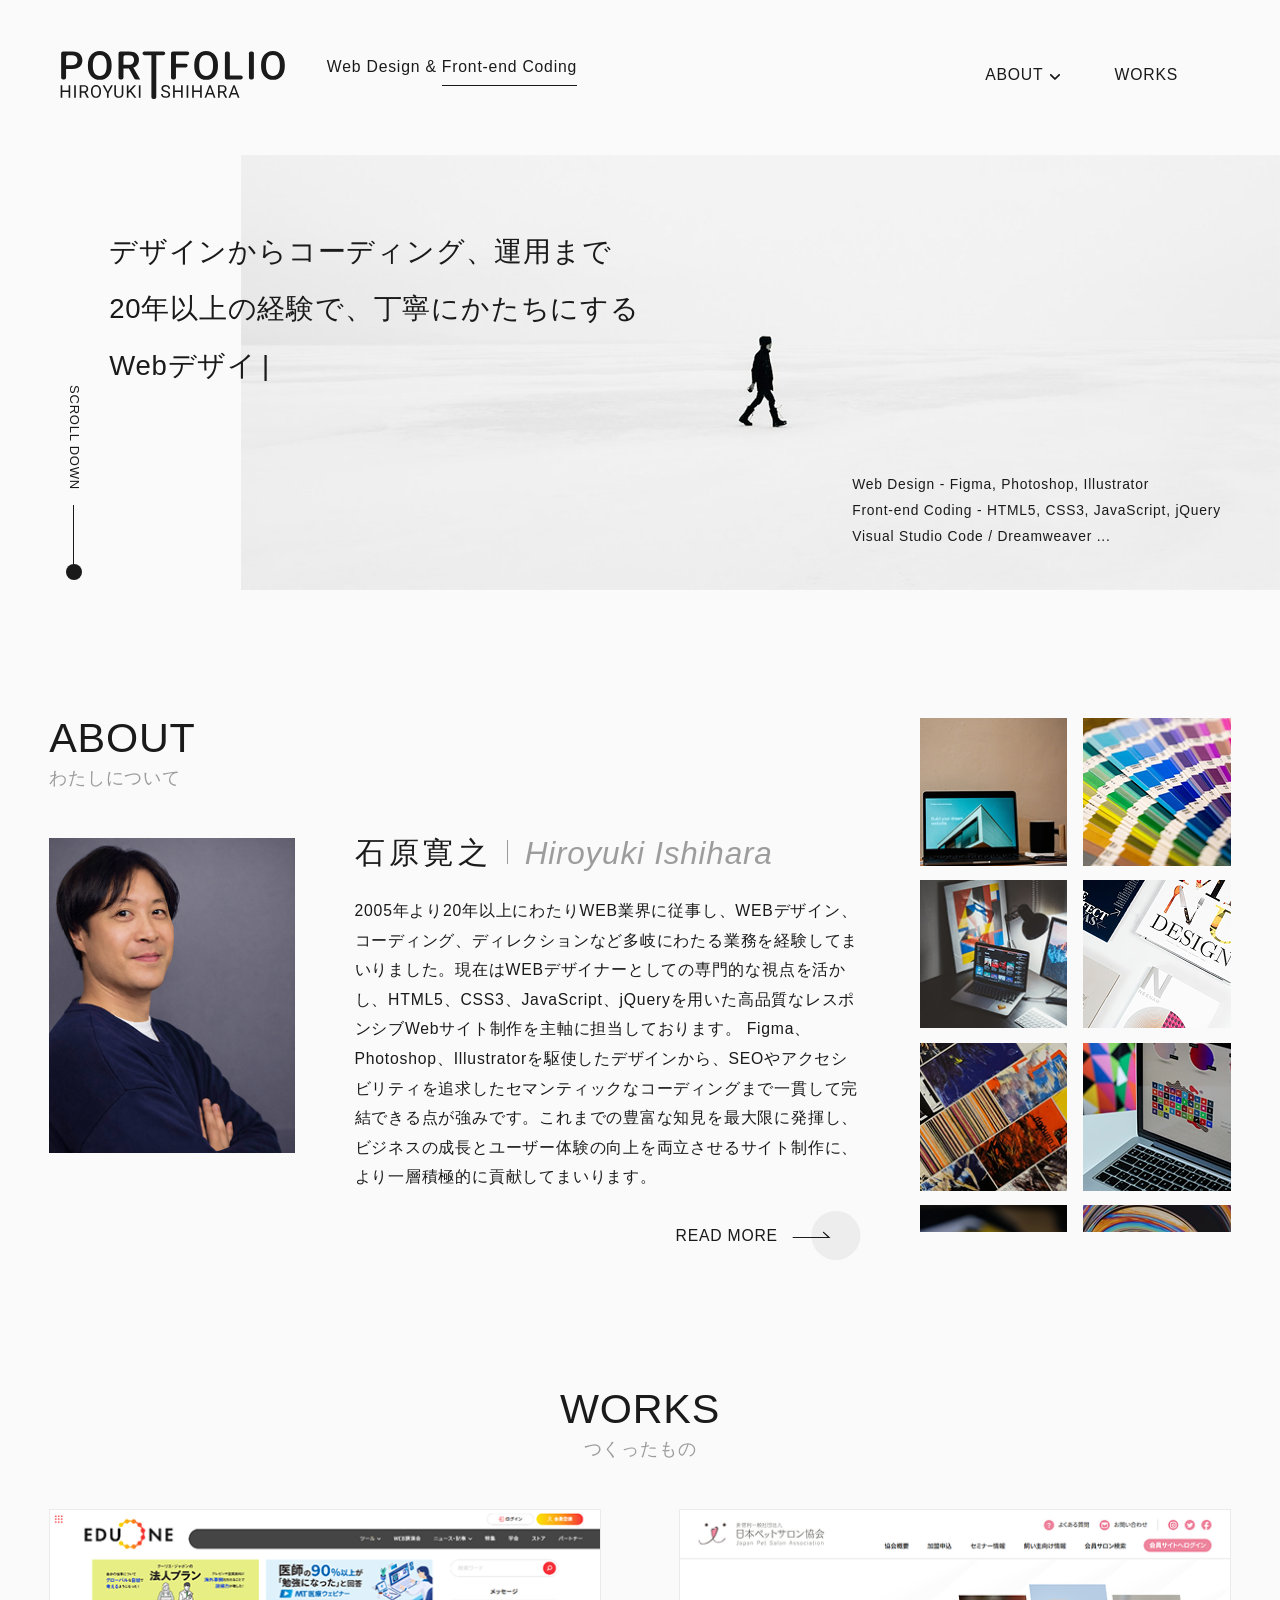
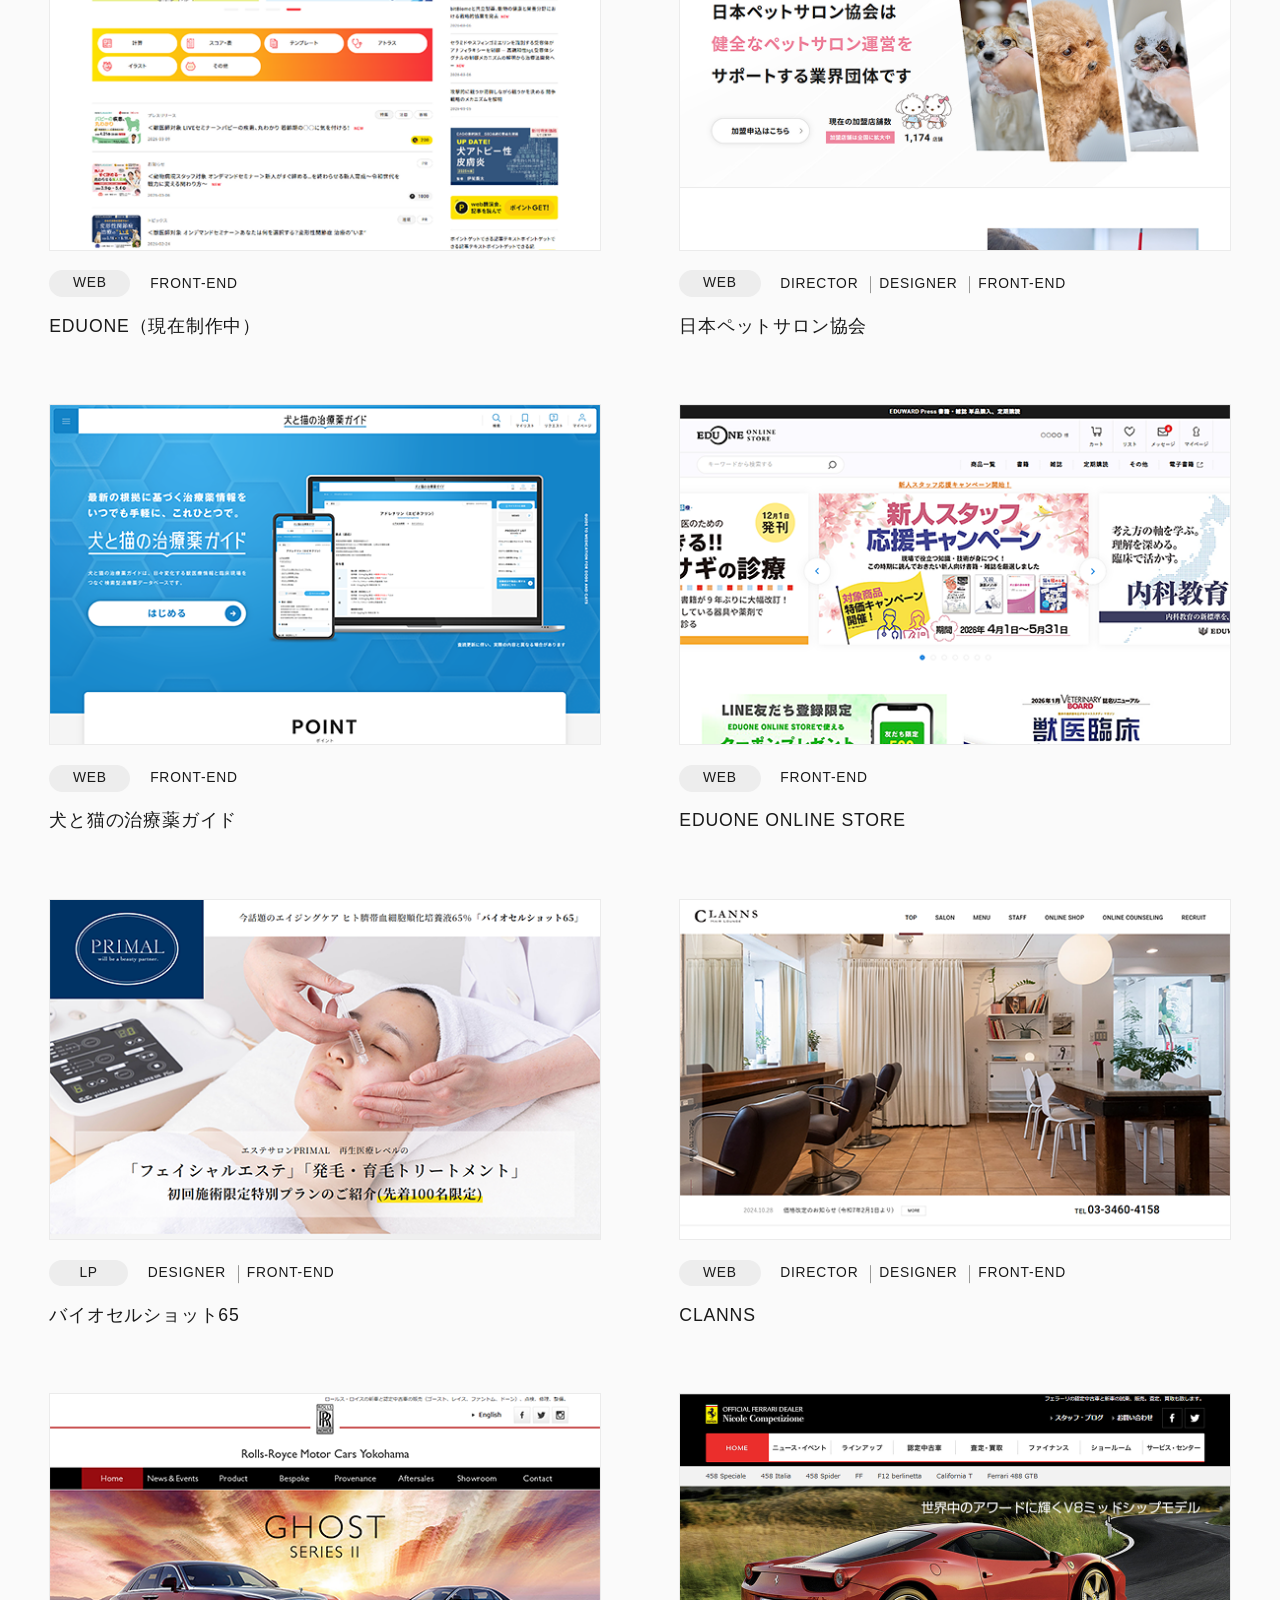
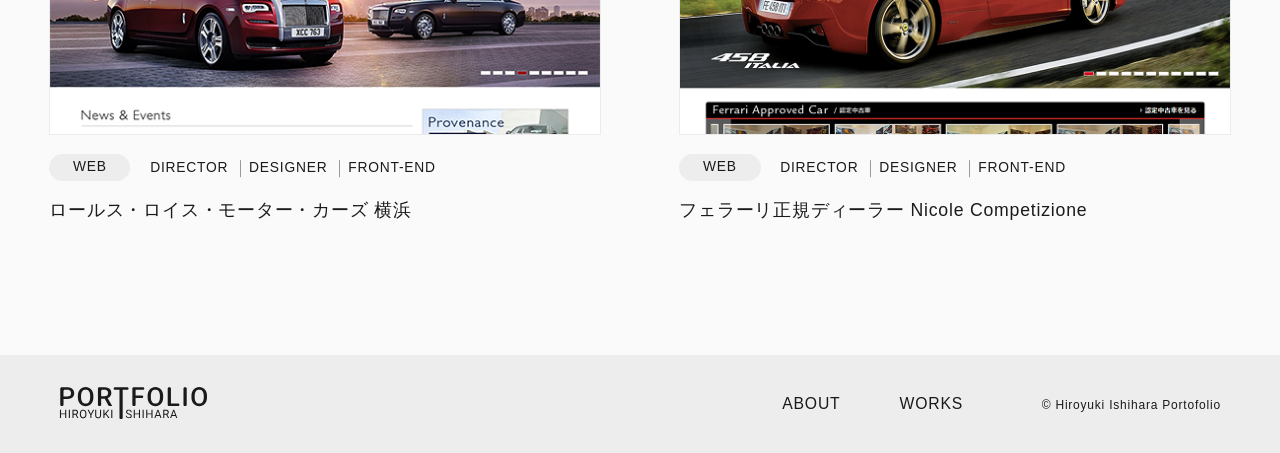
==== commit 71aa79ce: "パス修正" ====
--- a/index.html
+++ b/index.html
@@ -5,9 +5,9 @@
     <meta name="robots" content="noindex,nofollow" />
     <meta name="viewport" content="width=device-width, initial-scale=1.0" />
     <title>Hiroyuki Ishihara Portofolio</title>
-    <link rel="stylesheet" href="/css/reset.css" />
-    <link rel="stylesheet" href="/css/basic.css" />
-    <link rel="stylesheet" href="/css/top.css" />
+    <link rel="stylesheet" href="css/reset.css" />
+    <link rel="stylesheet" href="css/basic.css" />
+    <link rel="stylesheet" href="css/top.css" />
   </head>
   <body id="body">
     <!-- header -->
